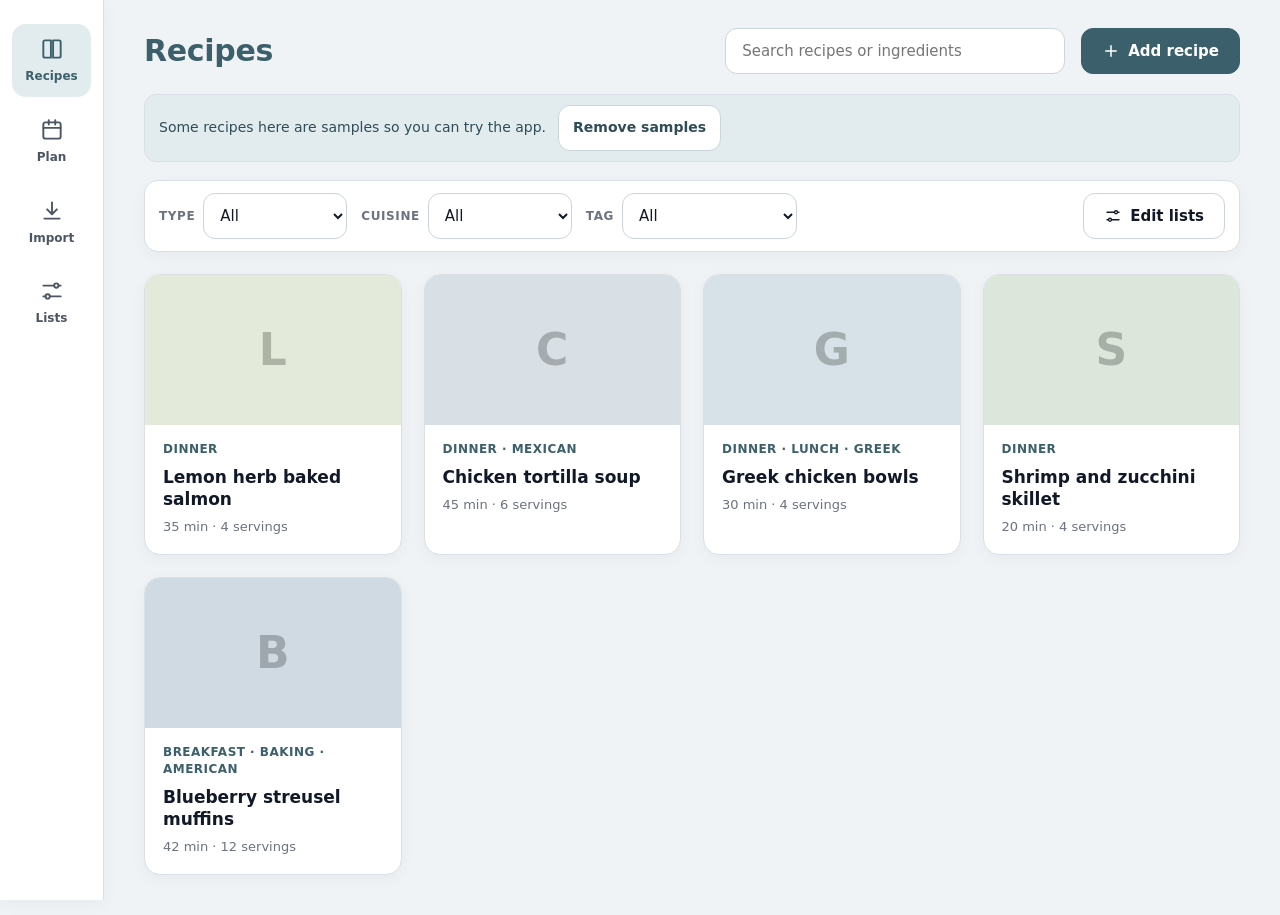
==== index.html @ 39fa7b29 "Add files via upload" ====
<!doctype html>
<html lang="en">
<head>
<meta charset="utf-8">
<meta name="viewport" content="width=device-width, initial-scale=1">
<title>Recipes</title>
<link rel="stylesheet" href="styles.css">
</head>
<body>
<div id="app"></div>
<script src="app.js"></script>
</body>
</html>
---- styles.css ----
:root{
  --bg:#F0F3F5; --card:#FFFFFF; --primary:#3B5F6B; --primary-soft:#E2ECEF; --primary-hover:#2F4D56; --accent:#82C46C;
  --ink:#111827; --ink2:#4B5563; --ink3:#6B7280; --line:#D8E0E5; --line2:#CBD5DD;
  --green:#3B5F6B; --green-soft:#E2ECEF; --sage:#EEF3F5; --amber:#B7791F; --amber-soft:#F3EBDD; --amber-ink:#6B4A12;
  --shadow:0 4px 16px rgba(17,24,39,.04);
}
*{box-sizing:border-box}
html,body{margin:0;height:100%}
body{background:var(--bg);color:var(--ink);font-family:system-ui,-apple-system,"Segoe UI",Roboto,sans-serif;font-size:15px;line-height:1.4;-webkit-text-size-adjust:100%}
a{color:inherit;text-decoration:none}
button,input,textarea,select{font:inherit;color:inherit}
button{cursor:pointer}
h1,h2,h3,p{margin:0}
ul,ol{margin:0;padding:0;list-style:none}

.shell{display:flex;min-height:100vh}
.nav{width:104px;flex:none;background:var(--card);border-right:1px solid var(--line);padding:24px 12px;display:flex;flex-direction:column;gap:8px;position:sticky;top:0;height:100vh}
.navitem{display:flex;flex-direction:column;align-items:center;gap:6px;padding:12px 4px;border-radius:14px;color:var(--ink2);font-size:12px;font-weight:600;min-height:44px}
.navitem.on{background:var(--green-soft);color:var(--green)}
.navitem svg{width:26px;height:26px}
.nav .grow{flex:1}
.main{flex:1;min-width:0;padding:28px 40px 40px}

.top{display:flex;align-items:center;gap:16px;flex-wrap:wrap;margin-bottom:20px}
.top h1{font-size:30px;font-weight:700;letter-spacing:-.01em}
.top .sp{flex:1}
.btn{display:inline-flex;align-items:center;justify-content:center;gap:8px;min-height:48px;padding:0 20px;border-radius:12px;border:1px solid var(--line2);background:var(--card);font-weight:600;font-size:15px}
.btn.primary{background:var(--green);border-color:var(--green);color:#fff}
.btn.outline{border-color:var(--green);color:var(--green)}
.btn.big{min-height:56px;font-size:17px;border-radius:14px}
.btn.danger{border-color:#A33;color:#A33}
.btn[disabled]{opacity:.5}
.search{width:340px;max-width:100%;height:48px;border:1px solid var(--line2);border-radius:12px;padding:0 16px;background:#fff}
.chips{display:flex;gap:10px;flex-wrap:wrap;margin-bottom:22px}
.chip{height:44px;padding:0 18px;border-radius:22px;border:1px solid var(--line2);background:#fff;font-size:14px;font-weight:500}
.chip.on{background:var(--green);border-color:var(--green);color:#fff;font-weight:600}
.notice{background:var(--amber-soft);color:var(--amber-ink);border-radius:12px;padding:10px 14px;font-size:14px;display:flex;gap:12px;align-items:center;flex-wrap:wrap;margin-bottom:18px}
.notice .btn{min-height:40px;padding:0 14px;font-size:14px;background:#fff}

.grid{display:grid;grid-template-columns:repeat(auto-fill,minmax(230px,1fr));gap:22px}
.card{display:flex;flex-direction:column;background:var(--card);border:1px solid var(--line);border-radius:18px;overflow:hidden}
.photo{height:150px;display:flex;align-items:center;justify-content:center;font-size:44px;font-weight:700;color:rgba(31,36,33,.28)}
.card .body{padding:14px 16px 16px;display:flex;flex-direction:column;gap:6px}
.card .t{font-size:16px;font-weight:600;line-height:1.3}
.meta{font-size:13px;color:var(--ink3)}
.empty{padding:40px;text-align:center;color:var(--ink3)}

.detail{display:flex;gap:32px;align-items:flex-start;flex-wrap:wrap}
.detail .left{width:380px;max-width:100%;flex:none;display:flex;flex-direction:column;gap:18px}
.detail .right{flex:1;min-width:300px;display:flex;flex-direction:column;gap:22px}
.back{display:inline-flex;align-items:center;gap:6px;min-height:44px;font-weight:600;color:var(--green);font-size:14px}
.back svg{width:18px;height:18px}
.hero{height:230px;border-radius:20px;display:flex;align-items:center;justify-content:center;font-size:72px;font-weight:700;color:rgba(31,36,33,.25)}
.hero-t{font-size:28px;line-height:1.2;font-weight:700;letter-spacing:-.01em}
.actions{display:flex;gap:12px}
.actions .btn{flex:1}
.panel{background:var(--card);border:1px solid var(--line);border-radius:18px;padding:20px 24px;display:flex;flex-direction:column;gap:14px}
.panel h2{font-size:20px;font-weight:700}
.panel .row{display:flex;align-items:center;justify-content:space-between;gap:12px;flex-wrap:wrap}
.stepper{display:flex;align-items:center;gap:10px}
.stepper button{width:44px;height:44px;border-radius:12px;border:1px solid var(--line2);background:#fff;font-size:22px;line-height:1}
.stepper b{min-width:28px;text-align:center;font-size:18px}
.ings{display:grid;grid-template-columns:repeat(2,minmax(0,1fr));gap:4px 28px}
.ings li{display:flex;gap:10px;padding:7px 0;border-bottom:1px solid #EEEAE0}
.ings .q{font-weight:600;min-width:72px}
.steps{display:flex;flex-direction:column;gap:14px;line-height:1.5}
.steps li{display:flex;gap:14px;align-items:flex-start}
.steps .n{flex:none;width:30px;height:30px;border-radius:15px;background:var(--green-soft);color:var(--green);font-size:14px;font-weight:700;display:flex;align-items:center;justify-content:center}
.tags{display:flex;gap:8px;flex-wrap:wrap}
.tag{font-size:12px;font-weight:600;background:var(--sage);color:var(--ink2);border-radius:10px;padding:4px 10px}

.cook{display:flex;flex-direction:column;min-height:100vh}
.cook-h{display:flex;align-items:center;gap:20px;padding:18px 32px;background:#fff;border-bottom:1px solid var(--line);flex-wrap:wrap}
.cook-h .info{flex:1;min-width:200px}
.cook-h .info b{font-size:20px;display:block}
.cook-h .info span{font-size:14px;color:var(--ink2)}
.bars{display:flex;gap:8px}
.bars i{width:48px;height:8px;border-radius:4px;background:var(--line2);display:block}
.bars i.on{background:var(--green)}
.cook-b{flex:1;display:flex;gap:40px;padding:32px 40px 16px;flex-wrap:wrap}
.cook-main{flex:1;min-width:320px;display:flex;flex-direction:column;gap:28px;justify-content:center}
.bigstep{font-size:44px;line-height:1.25;font-weight:700;letter-spacing:-.01em}
.timer{align-self:flex-start;display:flex;align-items:center;gap:20px;background:#fff;border:1px solid var(--line);border-radius:20px;padding:16px 22px;flex-wrap:wrap}
.timer .lbl{font-size:13px;color:var(--ink2);font-weight:500}
.timer .t{font-size:46px;font-weight:700;font-variant-numeric:tabular-nums;line-height:1.1}
.timer .t.done{color:#A33}
.cook-side{width:300px;flex:none;align-self:flex-start;background:#fff;border:1px solid var(--line);border-radius:20px;padding:18px 22px;display:flex;flex-direction:column;gap:12px}
.cook-side h3{font-size:16px;font-weight:700}
.cook-side li{display:flex;gap:10px;padding:6px 0;border-bottom:1px solid #EEEAE0;font-size:16px}
.cook-side .q{font-weight:600;min-width:64px}
.cook-f{display:flex;gap:16px;padding:16px 32px 28px}
.cook-f .btn{height:72px;font-size:20px;border-radius:18px}

.kpis{display:grid;grid-template-columns:repeat(auto-fit,minmax(220px,1fr));gap:16px;margin-bottom:22px}
.kpi{background:#fff;border:1px solid var(--line);border-radius:16px;padding:14px 20px}
.kpi .l{font-size:13px;font-weight:500;color:var(--ink2)}
.kpi .v{font-size:30px;font-weight:700;margin-top:2px}
.kpi .s{font-size:12px;color:var(--ink3)}
.week{display:grid;grid-template-columns:repeat(7,minmax(0,1fr));gap:12px}
.day{display:flex;flex-direction:column;gap:8px;min-width:0}
.day .dl{font-size:13px;font-weight:700;color:var(--ink2);text-align:center}
.day .dl.today{color:var(--green)}
.slot{display:flex;flex-direction:column;background:#fff;border:1px solid var(--line);border-radius:14px;overflow:hidden;min-height:150px}
.slot .photo{height:70px;font-size:28px}
.slot .b{padding:10px 12px;display:flex;flex-direction:column;gap:4px;flex:1}
.slot .t{font-size:14px;font-weight:600;line-height:1.3}
.slot .x{margin:0 8px 8px;min-height:40px;border:0;background:transparent;color:var(--ink3);font-size:13px;font-weight:600;text-decoration:underline}
.addslot{min-height:150px;border:2px dashed #C9C3B4;border-radius:14px;background:transparent;color:var(--ink2);font-size:14px;font-weight:600}
.weeknav{display:flex;align-items:center;gap:10px}
.weeknav .btn{min-height:48px;width:48px;padding:0}
.weeknav b{min-width:130px;text-align:center}

.tabs{display:flex;gap:6px;background:#EDE9DF;border-radius:14px;padding:4px}
.tabs button{height:44px;padding:0 18px;border-radius:10px;border:0;background:transparent;color:var(--ink2);font-weight:600;font-size:14px}
.tabs button.on{background:#fff;color:var(--ink)}
.two{display:flex;gap:24px;align-items:stretch;flex-wrap:wrap}
.two .panel{flex:1;min-width:300px}
textarea.paste{width:100%;min-height:300px;border:1px solid var(--line2);border-radius:12px;padding:14px;background:var(--bg);line-height:1.6;resize:vertical}
textarea.stepsbox{width:100%;min-height:150px;border:1px solid var(--line2);border-radius:12px;padding:12px;line-height:1.5;resize:vertical}
.field{display:flex;flex-direction:column;gap:4px}
.field label,.lab{font-size:12px;font-weight:600;color:var(--ink2)}
.inp{height:46px;border:1px solid var(--line2);border-radius:10px;padding:0 12px;background:#fff;width:100%}
.inp.warn{border-color:var(--amber);background:#FBF4E6}
.irow{display:flex;gap:10px}
.irow .inp:first-child{width:130px;flex:none}
.flex2{display:flex;gap:12px}
.flex2 .field{flex:1}
.flex2 .field.s{flex:none;width:110px}
.warnnote{font-size:13px;color:var(--amber-ink);background:var(--amber-soft);border-radius:10px;padding:8px 12px}
.note{font-size:13px;color:var(--ink3)}

.modal{position:fixed;inset:0;background:rgba(31,36,33,.45);display:flex;align-items:center;justify-content:center;padding:20px;z-index:10}
.sheet{background:#fff;border-radius:20px;padding:22px;max-width:520px;width:100%;max-height:85vh;overflow:auto;display:flex;flex-direction:column;gap:10px}
.sheet h2{font-size:20px}
.sheet .opt{display:flex;justify-content:space-between;align-items:center;min-height:52px;padding:0 16px;border:1px solid var(--line);border-radius:12px;background:#fff;font-weight:600;text-align:left}
.sheet .opt span{font-weight:400;color:var(--ink3);font-size:13px}

.filters{display:flex;flex-direction:column;gap:10px;margin-bottom:22px}
.chiprow{display:flex;gap:10px;flex-wrap:wrap;align-items:center}
.chiprow .rl{min-width:64px;font-size:12px;font-weight:700;color:var(--ink3);text-transform:uppercase;letter-spacing:.05em}
.chipwrap{display:flex;gap:8px;flex-wrap:wrap}
.chipwrap .chip{height:40px;padding:0 14px}
.card .kind{font-size:12px;font-weight:600;color:var(--green);text-transform:uppercase;letter-spacing:.04em}
.tag.cat{background:var(--green-soft);color:var(--green)}
.tag.cui{background:#E6ECF1;color:#2F4A5E}
.ings .ghead{display:block;grid-column:1/-1;border-bottom:0;padding:16px 0 2px;font-size:12px;font-weight:700;color:var(--green);text-transform:uppercase;letter-spacing:.06em}
.ings .ghead:first-child{padding-top:2px}
.steps .shead{display:block;padding-top:6px;font-size:13px;font-weight:700;color:var(--green);text-transform:uppercase;letter-spacing:.06em}
.steps .shead:first-child{padding-top:0}
.cook-side{max-height:calc(100vh - 230px);overflow:auto}
.cook-side .ghead{display:block;border-bottom:0;padding:10px 0 0;font-size:12px;font-weight:700;color:var(--green);text-transform:uppercase;letter-spacing:.06em}
.grp{font-size:14px;font-weight:700;color:var(--green);text-transform:uppercase;letter-spacing:.08em}
.picks{display:flex;gap:8px;flex-wrap:wrap}
.bigstep.sz1{font-size:44px}
.bigstep.sz2{font-size:36px}
.bigstep.sz3{font-size:30px}
.bigstep.sz4{font-size:25px;line-height:1.4;font-weight:600}
.orig{white-space:pre-line;background:var(--bg);border-radius:12px;padding:14px;line-height:1.6;font-size:14px;max-height:520px;overflow:auto}
.rowx{flex:none;width:46px;height:46px;border:1px solid var(--line2);border-radius:10px;background:#fff;font-size:22px;line-height:1;color:var(--ink2)}
.inp.head{font-weight:700;width:100%}
.irow .inp.head:first-child{width:100%}
.top .back{margin-right:4px}

@media (max-width:860px){
  .shell{flex-direction:column-reverse}
  .nav{width:100%;height:auto;position:sticky;bottom:0;top:auto;flex-direction:row;justify-content:space-around;padding:6px 8px;border-right:0;border-top:1px solid var(--line)}
  .nav .grow{display:none}
  .navitem{flex:1;padding:6px 2px}
  .navitem svg{width:22px;height:22px}
  .main{padding:18px 16px 28px}
  .week{grid-template-columns:1fr}
  .slot{flex-direction:row;min-height:0}
  .slot .photo{width:80px;height:auto;flex:none}
  .addslot{min-height:56px}
  .day{flex-direction:row;align-items:stretch;gap:10px}
  .day .dl{width:44px;text-align:left;padding-top:12px;flex:none}
  .day>*:last-child{flex:1}
  .ings{grid-template-columns:1fr}
  .bigstep.sz1{font-size:30px}
  .bigstep.sz2{font-size:26px}
  .bigstep.sz3{font-size:23px}
  .bigstep.sz4{font-size:20px}
  .cook-side{max-height:none}
  .cook-b{padding:20px 18px}
  .cook-side{width:100%}
}
.inp.head,.irow .inp.head:first-child{width:auto;flex:1;min-width:0}
.stepsbox{min-height:260px}

.filters{flex-direction:row;flex-wrap:wrap;align-items:center;gap:12px;margin-bottom:18px}
.filters .sp{flex:1}
.fsel{display:flex;align-items:center;gap:8px;font-size:12px;font-weight:700;color:var(--ink3);text-transform:uppercase;letter-spacing:.05em}
.fsel select{height:44px;min-width:150px;max-width:210px;padding:0 12px;border:1px solid var(--line2);border-radius:12px;background:#fff;font:inherit;font-size:15px;font-weight:500;text-transform:none;letter-spacing:0;color:var(--ink)}
.cfgwrap{display:grid;grid-template-columns:repeat(auto-fit,minmax(340px,1fr));gap:20px;align-items:start}
.crow{display:flex;gap:8px;align-items:center;margin-top:10px}
.crow .inp{flex:1;min-width:0}
.crow .cnt{flex:none;font-size:12px;color:var(--ink3);width:70px}
.racts{display:flex;gap:6px;flex:none}
.racts .rowx{width:38px}
.racts .rowx.wide{width:56px;font-size:13px;font-weight:600}
.rowx:disabled{opacity:.35}
.crow .rowx{width:40px}
.cfgwrap{grid-template-columns:minmax(0,640px)}
.crow .inp{flex:1 1 0;min-width:120px}
.crow .btn{flex:none;white-space:nowrap}
.crow .rowx,.racts .rowx{font-size:11px;padding:0}
.racts .rowx{width:34px}
.racts .rowx.wide{width:50px;font-size:12px}
.irow:not(.hrow) .inp:first-child{flex:0 0 96px;min-width:0}
.irow:not(.hrow) .inp:nth-child(2){flex:1 1 0;min-width:0}
.filters .btn{white-space:nowrap}

.rowlab{display:flex;align-items:center;justify-content:space-between;margin-top:14px}
.rowlab .lab{margin:0}
.rrow{display:flex;align-items:center;gap:10px;padding:6px 12px 6px 6px;border:1px solid var(--line2);border-radius:12px;background:#fff;margin-top:8px;user-select:none;-webkit-user-select:none;position:relative}
.rrow.hrow{background:var(--green-soft);font-weight:700;color:var(--green)}
.grip{flex:none;width:44px;height:44px;border:0;background:transparent;font-size:22px;color:var(--ink3);touch-action:none;cursor:grab}
.rtext{flex:1;overflow:hidden;text-overflow:ellipsis;white-space:nowrap}
.rrow.dragging{z-index:5;box-shadow:0 8px 24px rgba(0,0,0,.18);cursor:grabbing}
.rrow.dropmark-up{box-shadow:0 -3px 0 var(--green)}
.rrow.dropmark-down{box-shadow:0 3px 0 var(--green)}
.irow{-webkit-touch-callout:none}
.racts .rowx{width:42px;display:flex;align-items:center;justify-content:center}

/* ===== Slate & Fresh Herb theme: overrides and layout ===== */
.nav{box-shadow:var(--shadow)}
.navitem.on{background:var(--primary-soft);color:var(--primary)}
.top{flex-wrap:nowrap;gap:16px}
.top h1{white-space:nowrap;color:var(--primary)}
.top .search{flex:0 1 340px;min-width:0;width:auto}
.top .btn{flex:none;white-space:nowrap}
.btn,.search,.inp,.fsel select{height:46px;min-height:46px;border-radius:12px;border-color:var(--line2)}
.btn.big{min-height:56px}
.btn.primary{background:var(--primary);border-color:var(--primary)}
.btn.primary:hover{background:var(--primary-hover);border-color:var(--primary-hover)}
.btn:not(.primary):hover{background:var(--primary-soft)}
.btn.outline{border-color:var(--primary);color:var(--primary)}
.search:focus,.inp:focus,.fsel select:focus{outline:2px solid var(--primary);outline-offset:0;border-color:var(--primary)}
.filters{flex-wrap:nowrap;gap:14px;padding:12px 14px;background:var(--card);border:1px solid var(--line);border-radius:14px;box-shadow:var(--shadow);margin-bottom:22px}
.fsel{flex:none}
.fsel select{min-width:140px;max-width:200px}
.card{border-radius:16px;border:1px solid var(--line);box-shadow:var(--shadow);transition:transform .15s ease,box-shadow .15s ease}
.card:hover{transform:translateY(-2px);box-shadow:0 10px 24px rgba(17,24,39,.08)}
.card .body{padding:16px 18px 18px;gap:8px}
.card .kind{color:var(--primary)}
.card .t{font-size:17px}
.panel{border:1px solid var(--line);box-shadow:var(--shadow)}
.notice{background:var(--primary-soft);color:var(--primary-hover);border:1px solid var(--line)}
.tag.cat{background:var(--primary-soft);color:var(--primary)}
.tag.cui{background:#E8F3E3;color:#3F6B2F}
.bars i.on{background:var(--accent)}
.chip.on{background:var(--primary);border-color:var(--primary);color:#fff}
.ings .ghead,.steps .shead,.cook-side .ghead,.grp{color:var(--primary)}
@media (max-width:860px){.top{flex-wrap:wrap}.filters{flex-wrap:wrap}}
.btn svg{flex:none;width:18px;height:18px}
.back,.empty{color:var(--ink2)}
.week .dl.today{color:var(--primary)}
.addslot{border-color:var(--line2);color:var(--ink2);background:transparent}
.addslot:hover{background:var(--primary-soft);border-color:var(--primary)}
.slot{border-color:var(--line);box-shadow:var(--shadow)}
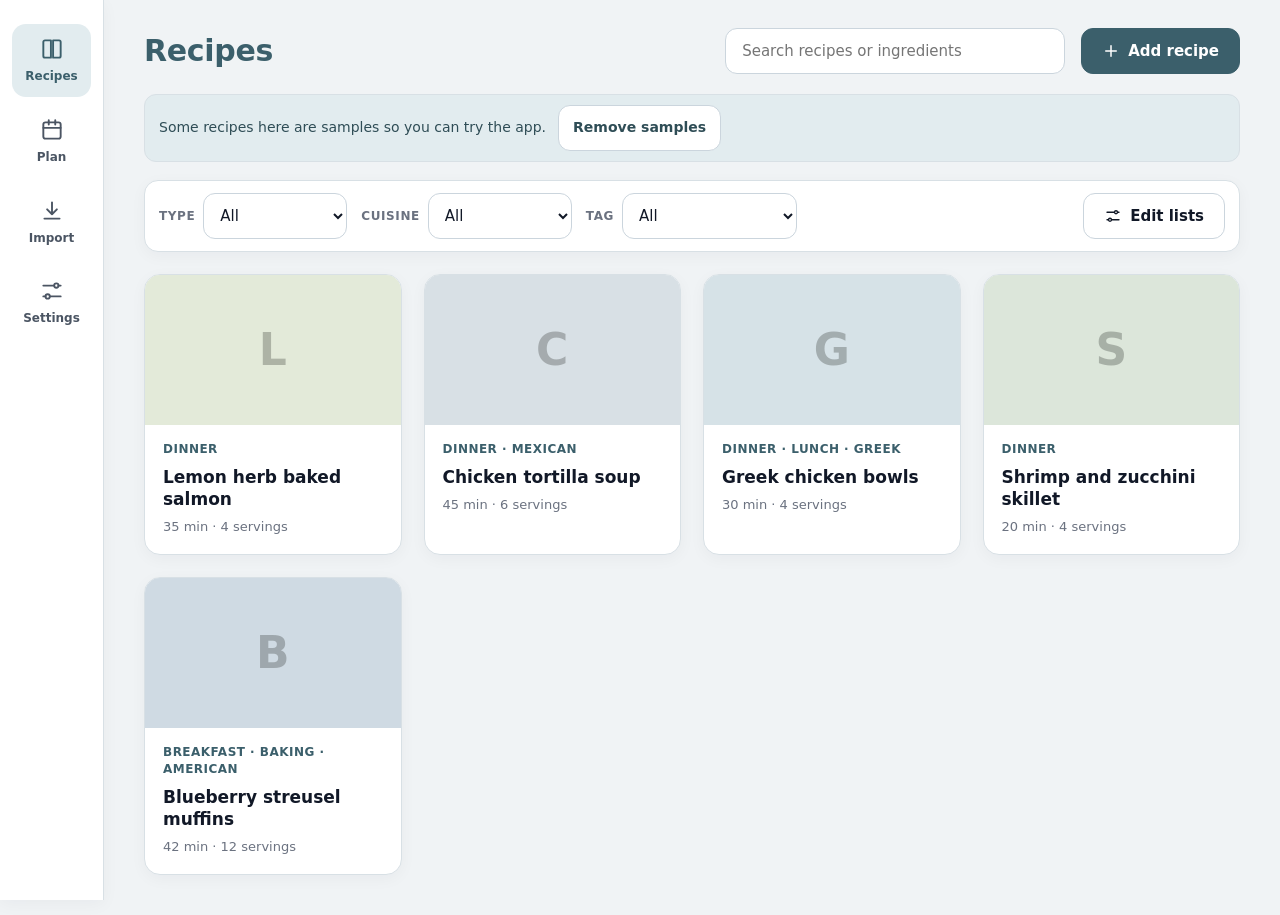
==== commit 0e190a69: "Add files via upload" ====
--- a/index.html
+++ b/index.html
@@ -8,6 +8,7 @@
 </head>
 <body>
 <div id="app"></div>
+<script src="vendor/supabase.js"></script>
 <script src="app.js"></script>
 </body>
 </html>
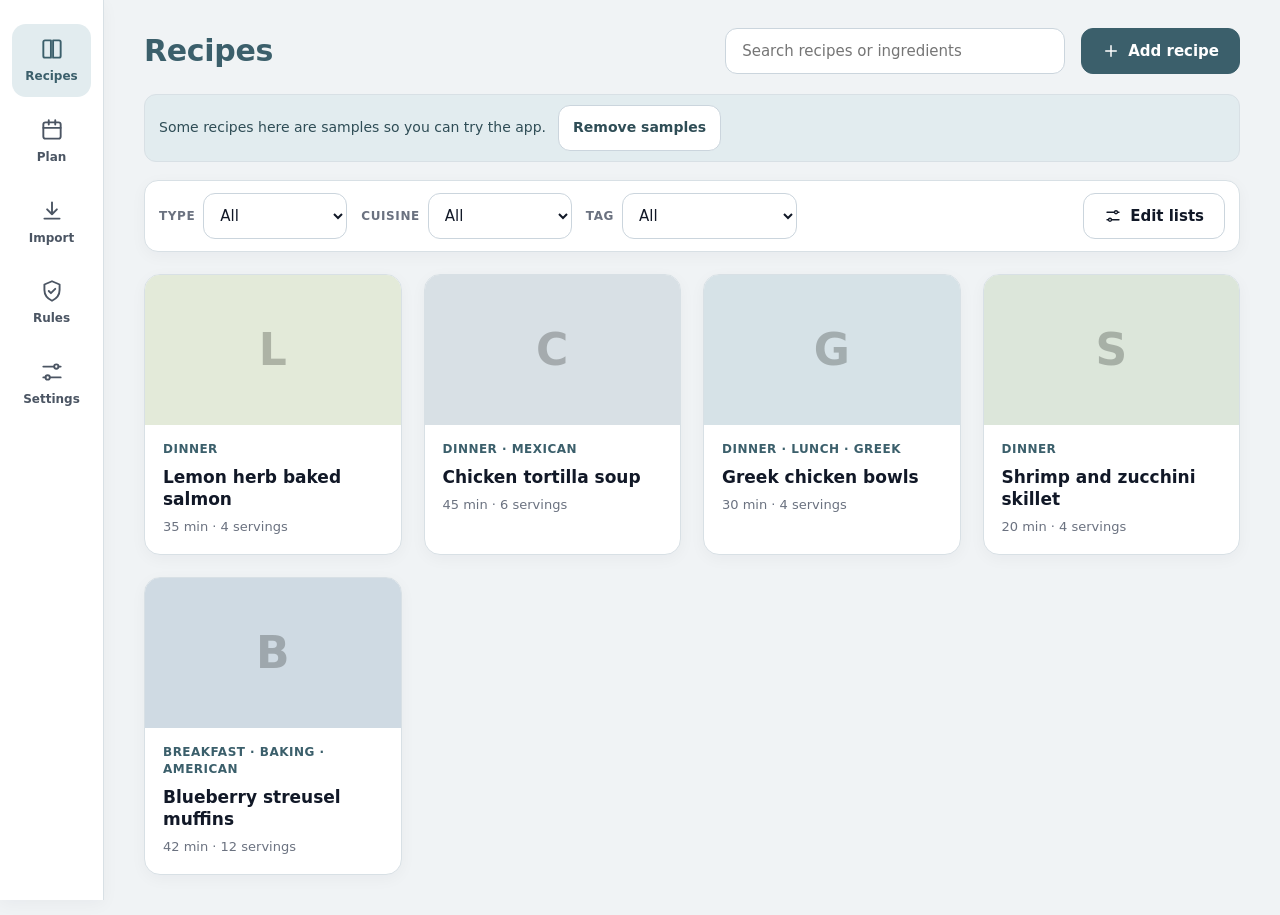
==== commit 0446d379: "Add files via upload" ====
--- a/index.html
+++ b/index.html
@@ -3,6 +3,7 @@
 <head>
 <meta charset="utf-8">
 <meta name="viewport" content="width=device-width, initial-scale=1">
+<meta name="referrer" content="no-referrer">
 <title>Recipes</title>
 <link rel="stylesheet" href="styles.css">
 </head>
--- a/styles.css
+++ b/styles.css
@@ -258,3 +258,59 @@
 .addslot{border-color:var(--line2);color:var(--ink2);background:transparent}
 .addslot:hover{background:var(--primary-soft);border-color:var(--primary)}
 .slot{border-color:var(--line);box-shadow:var(--shadow)}
+
+/* ---------- nutrition ---------- */
+.panel h2 svg{vertical-align:-3px;margin-right:6px;color:var(--primary)}
+.ngrid{display:grid;grid-template-columns:repeat(auto-fit,minmax(96px,1fr));gap:10px}
+.ncell{background:var(--primary-soft);border-radius:12px;padding:10px 12px;display:flex;flex-direction:column;gap:2px}
+.ncell b{font-size:22px;font-weight:700;color:var(--ink)}
+.ncell span{font-size:12px;color:var(--ink2)}
+.note.warn{color:#8A5A00}
+.nchip{display:inline-flex;align-items:center;gap:4px;margin-top:6px;font-size:12px;font-weight:600;color:var(--primary);background:var(--primary-soft);border-radius:999px;padding:3px 10px}
+.nchip svg{width:14px;height:14px}
+.nrow{display:flex;align-items:flex-start;justify-content:space-between;gap:12px;padding:10px 12px;border:1px solid var(--line);border-radius:12px;background:var(--card)}
+.nrow.flag{background:#FFF7DC;border-color:#E8D48A}
+.nl{display:flex;flex-direction:column;gap:3px;min-width:0}
+.nl b{font-weight:600;word-break:break-word}
+.nl .nm{font-size:14px;color:var(--ink2)}
+.nl .how{font-size:12px;color:var(--ink3)}
+.nb{font-size:12px;font-weight:600;border-radius:999px;padding:2px 10px;align-self:flex-start}
+.nb-exact{background:#E2ECEF;color:#2F4D56}
+.nb-usda{background:#E3EAD9;color:#3F5A2E}
+.nb-estimate{background:#FFEFC2;color:#7A5200}
+.nb-none{background:#F0DADA;color:#8A2B2B}
+.nr{display:flex;gap:8px;flex:none;flex-wrap:wrap;justify-content:flex-end}
+.nr .btn{min-height:40px;padding:0 14px;font-size:14px}
+.npick{display:flex;flex-direction:column;gap:8px;padding:8px 12px 12px;margin:-4px 0 4px;border:1px dashed var(--line2);border-radius:12px}
+.npick .btn{justify-content:flex-start;text-align:left;min-height:44px;height:auto;padding:8px 14px;font-size:14px}
+.btn[disabled]{opacity:.55}
+@media (max-width:640px){.nrow{flex-direction:column}.nr{justify-content:flex-start}}
+
+/* nutrition: compact side card */
+.panel.nutri{padding:14px 16px;margin-top:4px}
+.panel.nutri h2{font-size:16px}
+.panel.nutri h2 small{font-size:12px;font-weight:500;color:var(--ink3);margin-left:4px}
+.panel.nutri .ngrid{grid-template-columns:repeat(3,1fr);gap:6px;margin-top:8px}
+.panel.nutri .ncell{padding:6px 8px;border-radius:8px}
+.panel.nutri .ncell b{font-size:15px}
+.panel.nutri .ncell span{font-size:11px;line-height:1.2}
+.panel.nutri .ncell:first-child{grid-column:1/-1;flex-direction:row;justify-content:space-between;align-items:baseline}
+.panel.nutri .ncell:first-child b{font-size:18px;order:2}
+.panel.nutri .note{font-size:12px;margin:8px 0 0}
+.panel.nutri .row{gap:6px;flex-wrap:wrap}
+.panel.nutri .row:last-child{margin-top:10px}
+.panel.nutri .btn{min-height:36px;padding:0 12px;font-size:13px}
+.nsearch{display:flex;gap:8px}
+.nsearch input{flex:1;min-width:0;min-height:44px;border:1px solid var(--line2);border-radius:12px;padding:0 12px;font:inherit;font-size:15px;background:var(--card)}
+.nsearch .btn{min-height:44px}
+
+/* health rules */
+.limlbl{flex:1;display:flex;flex-direction:column;font-weight:600}
+.limlbl small{font-weight:400;font-size:12px;color:var(--ink3)}
+.inp.lim{max-width:140px}
+ul.flags{margin:8px 0 0;padding-left:18px;display:flex;flex-direction:column;gap:6px;font-size:14px}
+.nchip.warnchip{color:#7A5200;background:#FFEFC2;margin-left:6px}
+
+/* recipe photos */
+.photo,.hero{position:relative;overflow:hidden}
+.pimg{position:absolute;inset:0;width:100%;height:100%;object-fit:cover;display:block}
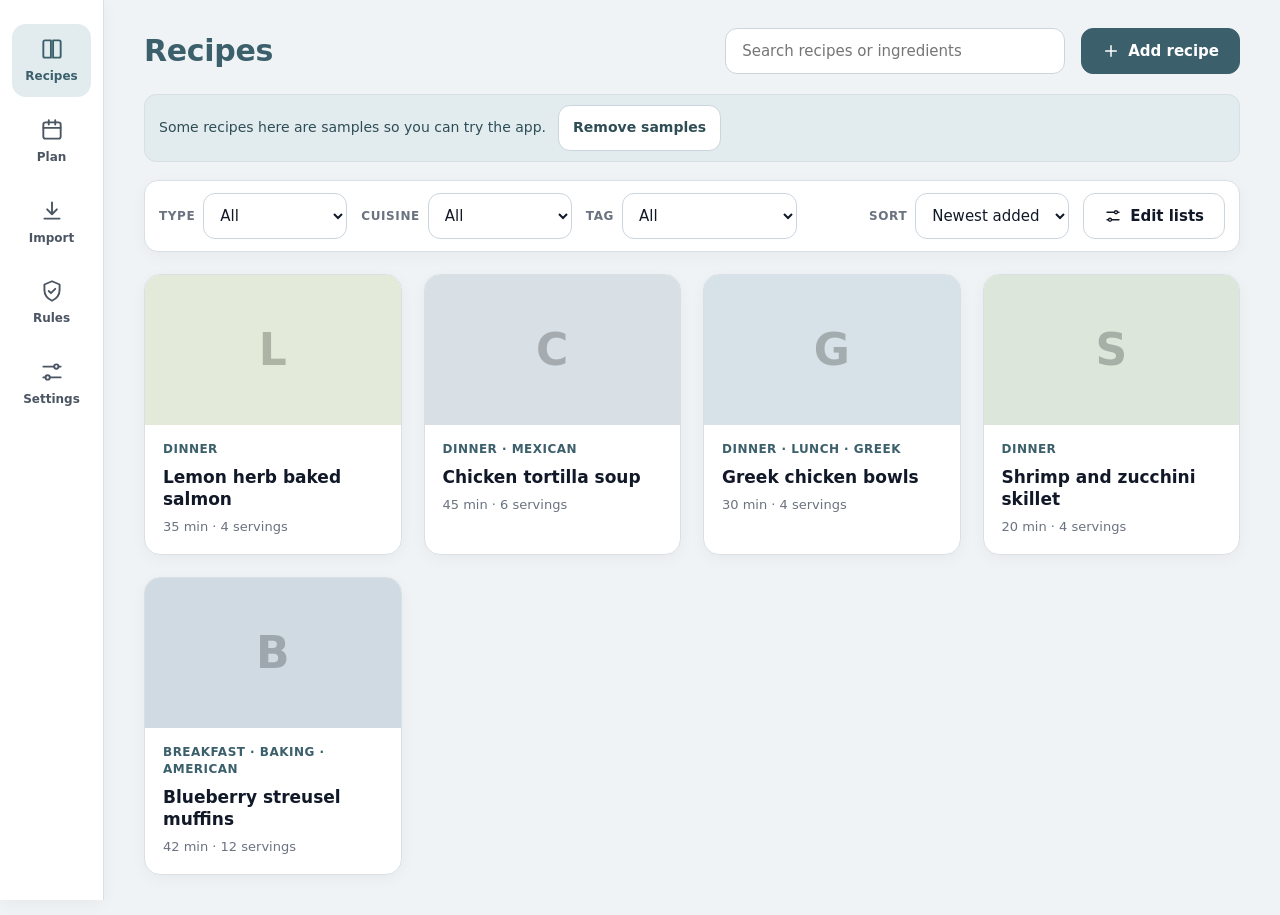
==== commit e72ee5dc: "Add files via upload" ====
--- a/index.html
+++ b/index.html
@@ -2,7 +2,7 @@
 <html lang="en">
 <head>
 <meta charset="utf-8">
-<meta name="viewport" content="width=device-width, initial-scale=1">
+<meta name="viewport" content="width=device-width, initial-scale=1, viewport-fit=cover">
 <meta name="referrer" content="no-referrer">
 <title>Recipes</title>
 <link rel="stylesheet" href="styles.css">
--- a/styles.css
+++ b/styles.css
@@ -163,7 +163,7 @@
 
 @media (max-width:860px){
   .shell{flex-direction:column-reverse}
-  .nav{width:100%;height:auto;position:sticky;bottom:0;top:auto;flex-direction:row;justify-content:space-around;padding:6px 8px;border-right:0;border-top:1px solid var(--line)}
+  .nav{z-index:8;width:100%;height:auto;position:sticky;bottom:0;top:auto;flex-direction:row;justify-content:space-around;padding:6px 8px;border-right:0;border-top:1px solid var(--line)}
   .nav .grow{display:none}
   .navitem{flex:1;padding:6px 2px}
   .navitem svg{width:22px;height:22px}
@@ -314,3 +314,144 @@
 /* recipe photos */
 .photo,.hero{position:relative;overflow:hidden}
 .pimg{position:absolute;inset:0;width:100%;height:100%;object-fit:cover;display:block}
+
+.photobar{display:flex;flex-wrap:wrap;gap:8px}
+.photobar .btn{min-height:40px;padding:0 14px;font-size:14px}
+
+.pfind{margin-top:10px;padding:12px}
+.pfind .row{display:flex;gap:8px;flex-wrap:wrap}
+.pfind .inp{flex:1;min-width:140px;min-height:40px}
+.pgrid{display:grid;grid-template-columns:repeat(3,1fr);gap:8px;margin:10px 0}
+.pthumb{padding:0;border:2px solid transparent;border-radius:8px;overflow:hidden;background:none;cursor:pointer;aspect-ratio:4/3}
+.pthumb:hover,.pthumb:focus{border-color:var(--accent,#5b7c99)}
+.pthumb img{width:100%;height:100%;object-fit:cover;display:block}
+.blist{margin:0;padding-left:18px;font-size:14px;line-height:1.5}
+.blist li{margin:4px 0}
+
+.pthumb.on{border-color:var(--accent,#5b7c99);box-shadow:0 0 0 2px var(--accent,#5b7c99)}
+.slist{display:flex;flex-direction:column;gap:8px;margin:10px 0}
+.sitem{display:flex;gap:10px;align-items:center;border:1px solid #E3DED2;border-radius:10px;padding:6px;background:#fff}
+.sitem img{width:64px;height:96px;object-fit:cover;border-radius:6px;flex:none}
+.sbtns{display:flex;gap:6px;align-items:center}
+.sbtns .sn{font-weight:700;min-width:20px}
+.sbtns .rowx:disabled{opacity:.35}
+
+.top.stick{position:sticky;top:0;z-index:20;background:var(--bg);padding:10px 0;margin-top:-10px}
+.pickwrap{display:flex;flex-direction:column;gap:8px}
+.pickrow{display:flex;gap:8px;flex-wrap:wrap}
+.pkbtn{height:40px;padding:0 14px;border-radius:20px;border:1px solid var(--line2);background:#fff;font-size:14px;font-weight:500;color:var(--ink2)}
+.pkbtn.set{background:var(--primary-soft);border-color:var(--primary);color:var(--primary);font-weight:600}
+.pkbtn.open{box-shadow:0 0 0 2px var(--primary-soft)}
+.pkpanel{background:#fff;border:1px solid var(--line2);border-radius:14px;padding:10px;box-shadow:var(--shadow)}
+.pklab{font-size:12px;font-weight:700;color:var(--ink3);text-transform:uppercase;letter-spacing:.05em;padding:2px 4px 8px}
+.pkgrid{display:grid;grid-template-columns:repeat(auto-fill,minmax(130px,1fr));gap:4px}
+.pkopt{display:flex;align-items:center;gap:8px;min-height:40px;padding:0 10px;border:0;border-radius:10px;background:transparent;text-align:left;font-size:14px}
+.pkopt:hover{background:var(--sage)}
+.pkopt.on{font-weight:600;color:var(--primary)}
+.pkbox{width:18px;height:18px;border:1.5px solid var(--line2);border-radius:5px;display:inline-flex;align-items:center;justify-content:center;font-size:12px;flex:none;color:#fff}
+.pkopt.on .pkbox{background:var(--primary);border-color:var(--primary)}
+.pkopt[role="radio"] .pkbox{border-radius:50%}
+.pkadd{display:flex;gap:8px;margin-top:8px}
+.pkadd .inp{flex:1;min-height:40px}
+.pkdone{display:flex;justify-content:flex-end;margin-top:8px}
+
+/* ===== Phone Library (Look C) ===== */
+.phone-only{display:none}
+.fhead,.fback{display:none}
+@media (max-width:860px){
+  .phone-only{display:flex}
+  .libtop{background:#2F5560;margin:-18px -16px 12px;padding:14px 16px;gap:10px;flex-wrap:wrap}
+  .libtop h1{color:#fff;font-size:26px}
+  .libtop .search{order:3;flex:1 1 100%;width:100%;height:48px;background:#fff;border-color:transparent}
+  .libtop .btn.primary{height:44px;min-height:44px;padding:0 14px;background:#82C46C;border-color:#82C46C;color:#14301A;font-weight:700}
+  .libtop .btn.primary:hover{background:#82C46C;border-color:#82C46C}
+  .libbar{align-items:center;gap:10px;margin-bottom:12px}
+  .libbar .sp{flex:1}
+  .fbtn{height:44px;min-height:44px;padding:0 14px}
+  .fcount{background:var(--primary);color:#fff;border-radius:10px;min-width:20px;height:20px;padding:0 6px;font-size:12px;display:inline-flex;align-items:center;justify-content:center}
+  .vtog{display:flex;gap:2px;padding:3px;border-radius:14px;background:#DCE5E8}
+  .vb{width:48px;height:40px;border:0;border-radius:11px;background:transparent;color:var(--ink2);display:flex;align-items:center;justify-content:center}
+  .vb.on{background:#fff;color:#2F5560}
+  .filters{display:none}
+  .fback.open{display:block;position:fixed;inset:0;background:rgba(0,0,0,.5);z-index:29}
+  .filters.open{display:flex;flex-direction:column;align-items:stretch;flex-wrap:nowrap;position:fixed;left:0;right:0;bottom:0;z-index:30;max-height:80vh;overflow:auto;margin:0;padding:16px;gap:14px;background:var(--card);border:0;border-radius:20px 20px 0 0;box-shadow:0 -8px 32px rgba(0,0,0,.25)}
+  .filters.open .fhead{display:flex;align-items:center;justify-content:space-between;font-size:18px}
+  .filters.open .sp{display:none}
+  .filters.open .fsel{flex-direction:column;align-items:stretch;gap:6px}
+  .filters.open .fsel select{width:100%;min-width:0;max-width:none;height:48px}
+  .filters.open .btn{height:48px}
+  .notice{margin-bottom:12px}
+  .card:hover{transform:none;box-shadow:var(--shadow)}
+  .grid.v-list{grid-template-columns:1fr;gap:10px}
+  .v-list .card{flex-direction:row;min-height:88px}
+  .v-list .photo{width:88px;height:auto;flex:none;font-size:30px}
+  .v-list .card .body{padding:10px 12px;gap:3px;min-width:0;justify-content:center}
+  .grid.v-grid{grid-template-columns:1fr 1fr;gap:10px}
+  .v-grid .photo{height:96px;font-size:32px}
+  .v-grid .card .body{padding:10px 12px 12px;gap:3px}
+  .v-list .card .t,.v-grid .card .t{font-size:15px;line-height:1.25;display:-webkit-box;-webkit-line-clamp:2;-webkit-box-orient:vertical;overflow:hidden}
+}
+
+/* ===== Phone Library: slim notice + chip filters ===== */
+.chipsets{display:none}
+@media (max-width:860px){
+  .notice{flex-wrap:nowrap;padding:8px 8px 8px 12px;gap:10px;font-size:13px;line-height:1.3}
+  .notice .btn{flex:none;white-space:nowrap;height:40px;min-height:40px;padding:0 12px;font-size:13px}
+  .filters.open .chipsets{display:flex;flex-direction:column;gap:16px}
+  .filters.open .fsel{display:none}
+  .fgroup{display:flex;flex-direction:column;gap:8px}
+  .flabel{font-size:12px;font-weight:700;color:var(--ink2);text-transform:uppercase;letter-spacing:.05em}
+  .fchips{display:flex;flex-wrap:wrap;gap:8px}
+  .fchips .chip{height:44px;padding:0 16px;border-color:#7A8F99;color:var(--ink)}
+  .fchips .chip.on{background:#E3F1DD;border-color:#4E7D3A;color:#2D5A1E;font-weight:700}
+}
+
+/* ===== Phone Recipe page + Cooking mode (Look C, CSS only) ===== */
+@media (max-width:860px){
+  .detail{gap:16px}
+  .detail .left{width:100%;gap:14px}
+  .detail .right{min-width:0;width:100%;gap:16px}
+  .detail .back{align-self:stretch;background:#2F5560;color:#fff;margin:-18px -16px 0;padding:0 16px;min-height:56px;font-size:16px;font-weight:700}
+  .detail .back svg{width:22px;height:22px}
+  .detail .hero{margin:-14px -16px 0;border-radius:0;height:200px}
+  .detail .hero-t{font-size:22px;line-height:1.25}
+  .detail .actions{gap:10px}
+  .detail .actions .btn.big{min-height:56px;font-size:16px}
+  .detail .actions .btn.primary{background:#82C46C;border-color:#82C46C;color:#14301A;font-weight:700}
+  .detail .actions .btn.outline{border-color:#7A8F99;color:var(--ink)}
+  .detail .panel{padding:8px 16px 12px;border-radius:16px}
+  .detail .panel h2{font-size:18px}
+  .detail .stepper button{width:48px;height:48px}
+  .ings li{padding:12px 0;font-size:15px;border-bottom:1px solid var(--line)}
+  .ings .q{min-width:104px;flex:none;font-weight:700}
+  .steps{gap:16px;font-size:16px;line-height:1.5}
+  .steps .n{width:32px;height:32px;border-radius:16px}
+
+  .cook-h{background:#2F5560;border-bottom:0;padding:10px 12px 14px;gap:8px 10px}
+  .cook-h .btn{background:#3F6A76;border-color:transparent;color:#fff;min-height:48px;font-weight:700}
+  .cook-h .info{min-width:0}
+  .cook-h .info b{color:#fff;font-size:17px;line-height:1.25}
+  .cook-h .info span{color:#BCD3DA}
+  .cook-h .meta{color:#BCD3DA}
+  .cook-h .stepper button{width:48px;height:48px;background:#3F6A76;border-color:transparent;color:#fff}
+  .cook-h .stepper b{color:#fff}
+  .bars{width:100%;gap:5px}
+  .bars i{flex:1;width:auto;height:12px;border-radius:6px;background:#4F7A88}
+  .cook-b{padding:16px;gap:16px}
+  .cook-main{min-width:0;gap:16px;justify-content:flex-start}
+  .bigstep{background:#fff;border-radius:20px;padding:20px}
+  .timer{align-self:stretch;gap:10px;padding:14px 16px}
+  .timer .t{font-size:40px}
+  .timer .btn.big{min-height:52px;font-size:16px}
+  .cook-side{padding:14px 16px}
+  .cook-f{position:sticky;bottom:0;background:#fff;border-top:1px solid var(--line);padding:10px 16px 14px;gap:10px}
+  .cook-f .btn{height:60px;font-size:18px;border-radius:14px}
+  .cook-f .btn.primary{background:#82C46C;border-color:#82C46C;color:#14301A;font-weight:700}
+}
+
+/* ===== Phone: photo buttons in a 2x2 grid, nav clears the gesture bar ===== */
+@media (max-width:860px){
+  .photobar{display:grid;grid-template-columns:1fr 1fr;gap:8px}
+  .photobar .btn{min-height:44px;padding:0 8px;font-size:14px;justify-content:center}
+  .nav{padding-bottom:calc(6px + env(safe-area-inset-bottom))}
+}
